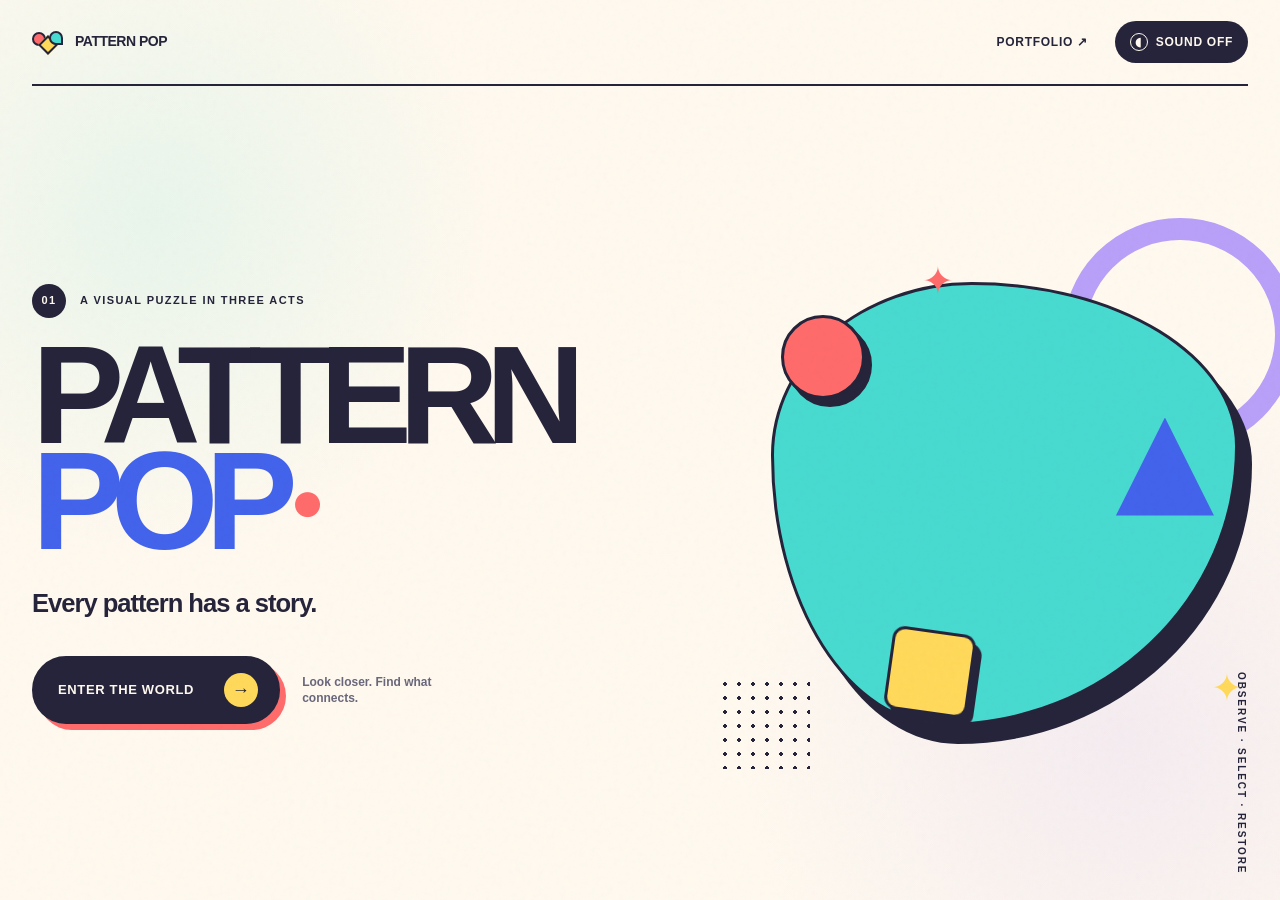
==== pattern-pop/index.html @ bd8d3dbe "Publish portfolio website" ====
<!doctype html>
<html lang="en">
  <head>
    <meta charset="UTF-8" />
    <meta name="viewport" content="width=device-width, initial-scale=1.0" />
    <meta name="theme-color" content="#FFF9EF" />
    <meta name="description" content="Pattern Pop — a playful visual puzzle about finding hidden connections." />
    <title>Pattern Pop</title>
    <link rel="stylesheet" href="styles.css" />
    <script src="script.js" defer></script>
  </head>
  <body>
    <a class="skip-link" href="#game">Skip to game</a>

    <div class="world" id="game" aria-live="polite">
      <header class="topbar">
        <button class="brand" type="button" data-action="home" aria-label="Return to Pattern Pop start screen">
          <span class="brand-mark" aria-hidden="true"><i></i><i></i><i></i></span>
          <span>PATTERN POP</span>
        </button>

        <div class="game-controls">
          <a class="control-button portfolio-control" href="../index.html">Portfolio ↗</a>
          <button class="control-button restart-control is-hidden" type="button" data-action="restart">
            <span aria-hidden="true">↻</span> Restart
          </button>
          <button class="control-button sound-control" type="button" data-action="sound" aria-pressed="false" aria-label="Turn sound on">
            <span class="sound-icon" aria-hidden="true">◖</span>
            <span class="sound-label">Sound off</span>
          </button>
        </div>
      </header>

      <main class="screen-container">
        <section class="screen opening-screen is-active" data-screen="opening" aria-labelledby="opening-title">
          <div class="opening-copy">
            <p class="kicker"><span>01</span> A visual puzzle in three acts</p>
            <h1 id="opening-title" tabindex="-1"><span>PATTERN</span><span>POP<i aria-hidden="true">●</i></span></h1>
            <p class="tagline">Every pattern has a story.</p>
            <div class="opening-actions">
              <button class="primary-button" type="button" data-action="start">
                <span>Enter the world</span><span aria-hidden="true">→</span>
              </button>
              <p>Look closer. Find what connects.</p>
            </div>
          </div>

          <div class="hero-art" aria-hidden="true">
            <div class="art-orbit orbit-one"><span class="shape shape-circle coral"></span></div>
            <div class="art-orbit orbit-two"><span class="shape shape-triangle cobalt"></span></div>
            <div class="art-orbit orbit-three"><span class="shape shape-square yellow"></span></div>
            <div class="hero-blob turquoise"></div>
            <div class="hero-ring"></div>
            <div class="hero-dot-grid"></div>
            <span class="spark spark-one">✦</span><span class="spark spark-two">✦</span>
          </div>

          <p class="opening-footnote">Observe · Select · Restore</p>
        </section>

        <section class="screen puzzle-screen" data-screen="puzzle" aria-labelledby="stage-title">
          <div class="stage-intro">
            <p class="stage-counter" id="stage-counter">01 / 03</p>
            <div>
              <p class="stage-kicker" id="stage-kicker"></p>
              <h2 id="stage-title" tabindex="-1"></h2>
            </div>
            <p class="stage-narrative" id="stage-narrative"></p>
          </div>

          <div class="puzzle-card" id="puzzle-card">
            <div class="card-topline">
              <p id="puzzle-instruction"></p>
              <span class="pattern-badge" id="pattern-badge">Repeat</span>
            </div>
            <div class="puzzle-board" id="puzzle-board"></div>
            <div class="feedback" id="feedback" role="status" aria-live="assertive">
              <span class="feedback-icon" aria-hidden="true">✦</span>
              <span class="feedback-text">Take your time. The pattern is waiting.</span>
            </div>
          </div>

          <div class="stage-progress" aria-label="Game progress">
            <span class="progress-line"><i id="progress-fill"></i></span>
            <span id="progress-label">World restored: 0%</span>
          </div>
        </section>

        <section class="screen ending-screen" data-screen="ending" aria-labelledby="ending-title">
          <div class="ending-art" aria-hidden="true">
            <div class="ending-sun"></div>
            <div class="ending-orbit"></div>
            <span class="ending-shape e-one shape shape-circle coral"></span>
            <span class="ending-shape e-two shape shape-triangle cobalt"></span>
            <span class="ending-shape e-three shape shape-square yellow"></span>
            <span class="ending-shape e-four shape shape-diamond lavender"></span>
            <span class="ending-shape e-five shape shape-circle turquoise"></span>
            <span class="ending-spark">✦</span>
          </div>

          <div class="ending-copy">
            <p class="kicker"><span>03</span> The world is in tune</p>
            <h2 id="ending-title" tabindex="-1">EVERY PATTERN<br />HAS A <em>STORY.</em></h2>
            <p>You found the connections hiding in plain sight.</p>
            <div class="ending-actions">
              <button class="primary-button" type="button" data-action="play-again">
                <span>Play again</span><span aria-hidden="true">↻</span>
              </button>
              <button class="text-button" type="button" data-action="home">Back to start</button>
            </div>
          </div>
        </section>
      </main>

      <div class="transition-wipe" aria-hidden="true"><span></span><span></span><span></span></div>
    </div>
  </body>
</html>
---- pattern-pop/styles.css ----
:root {
  --coral: #ff6b6b;
  --turquoise: #48dad0;
  --yellow: #ffd95a;
  --lavender: #b9a0f8;
  --cobalt: #4263eb;
  --cream: #fff9ef;
  --ink: #25243a;
  --muted: #69677c;
  --paper-shadow: 0 22px 60px rgba(37, 36, 58, 0.12);
  --ease: cubic-bezier(0.22, 1, 0.36, 1);
}

* { box-sizing: border-box; }
html { background: var(--cream); }
body {
  margin: 0;
  min-width: 320px;
  color: var(--ink);
  background: var(--cream);
  font-family: "Trebuchet MS", "Avenir Next", Avenir, Arial, sans-serif;
  line-height: 1.4;
  overflow-x: hidden;
}

body::before {
  content: "";
  position: fixed;
  inset: 0;
  z-index: 20;
  opacity: 0.14;
  pointer-events: none;
  background-image: url("data:image/svg+xml,%3Csvg viewBox='0 0 180 180' xmlns='http://www.w3.org/2000/svg'%3E%3Cfilter id='n'%3E%3CfeTurbulence type='fractalNoise' baseFrequency='.86' numOctaves='3' stitchTiles='stitch'/%3E%3C/filter%3E%3Crect width='100%25' height='100%25' filter='url(%23n)' opacity='.22'/%3E%3C/svg%3E");
  mix-blend-mode: multiply;
}

button { color: inherit; font: inherit; }
button:focus-visible, a:focus-visible { outline: 4px solid var(--ink); outline-offset: 4px; }
h1:focus, h2:focus { outline: none; }
.sr-only { position: absolute; width: 1px; height: 1px; padding: 0; margin: -1px; overflow: hidden; clip: rect(0, 0, 0, 0); white-space: nowrap; border: 0; }
.skip-link { position: fixed; top: -80px; left: 16px; z-index: 100; padding: 12px 16px; color: var(--cream); background: var(--ink); }
.skip-link:focus { top: 14px; }
.is-hidden { display: none !important; }

.world {
  position: relative;
  min-height: 100svh;
  isolation: isolate;
  overflow: hidden;
  background:
    radial-gradient(circle at 12% 24%, rgba(72, 218, 208, .12), transparent 21rem),
    radial-gradient(circle at 88% 82%, rgba(185, 160, 248, .15), transparent 24rem),
    var(--cream);
}

.topbar {
  position: relative;
  z-index: 30;
  width: min(1440px, calc(100% - 64px));
  height: 86px;
  margin: 0 auto;
  display: flex;
  align-items: center;
  justify-content: space-between;
  border-bottom: 2px solid var(--ink);
}

.brand, .control-button, .text-button { border: 0; background: transparent; cursor: pointer; }
.brand { display: flex; align-items: center; gap: 12px; padding: 8px 0; font-size: 14px; font-weight: 900; letter-spacing: -.035em; }
.brand-mark { position: relative; width: 31px; height: 24px; display: block; }
.brand-mark i { position: absolute; display: block; width: 14px; height: 14px; border: 2px solid var(--ink); }
.brand-mark i:nth-child(1) { left: 0; top: 2px; border-radius: 50%; background: var(--coral); }
.brand-mark i:nth-child(2) { left: 9px; top: 8px; background: var(--yellow); transform: rotate(45deg); }
.brand-mark i:nth-child(3) { right: 0; top: 1px; border-radius: 50% 50% 0 50%; background: var(--turquoise); }
.game-controls { display: flex; align-items: center; gap: 12px; }
.control-button { min-height: 42px; padding: 8px 13px; border: 2px solid transparent; border-radius: 99px; font-size: 12px; font-weight: 800; text-transform: uppercase; letter-spacing: .06em; transition: transform 160ms, background 160ms, border-color 160ms; }
.portfolio-control { display: inline-flex; align-items: center; color: inherit; text-decoration: none; }
.control-button:hover { transform: translateY(-2px); border-color: var(--ink); }
.sound-control { background: var(--ink); color: var(--cream); }
.sound-control:hover { border-color: var(--ink); background: var(--cobalt); }
.sound-icon { display: inline-grid; place-items: center; width: 18px; height: 18px; margin-right: 4px; border: 1.5px solid currentColor; border-radius: 50%; }

.screen-container { width: min(1440px, calc(100% - 64px)); min-height: calc(100svh - 86px); margin: 0 auto; }
.screen { display: none; min-height: calc(100svh - 86px); }
.screen.is-active { display: grid; animation: screen-in 680ms var(--ease) both; }
@keyframes screen-in { from { opacity: 0; transform: translateY(20px); } to { opacity: 1; transform: none; } }

/* Opening */
.opening-screen { position: relative; grid-template-columns: 1.2fr .8fr; align-items: center; gap: clamp(30px, 5vw, 100px); padding: clamp(55px, 8vh, 110px) 0 50px; }
.opening-copy { position: relative; z-index: 2; }
.kicker { display: flex; align-items: center; gap: 14px; margin: 0 0 24px; font-size: 11px; font-weight: 900; letter-spacing: .13em; text-transform: uppercase; }
.kicker span { display: grid; place-items: center; width: 34px; height: 34px; color: var(--cream); background: var(--ink); border-radius: 50%; }
.opening-copy h1 { margin: 0; font-family: Arial Rounded MT Bold, "Trebuchet MS", sans-serif; font-size: clamp(74px, 10.8vw, 166px); font-weight: 900; line-height: .77; letter-spacing: -.095em; }
.opening-copy h1 span { display: block; }
.opening-copy h1 span:last-child { display: flex; align-items: center; gap: .04em; color: var(--cobalt); }
.opening-copy h1 i { color: var(--coral); font-size: .42em; font-style: normal; animation: title-pop 2.4s var(--ease) infinite; }
@keyframes title-pop { 0%, 75%, 100% { transform: scale(.8); } 82% { transform: scale(1.3); } 90% { transform: scale(1); } }
.tagline { margin: 31px 0 35px; font-size: clamp(20px, 2vw, 29px); font-weight: 800; letter-spacing: -.04em; }
.opening-actions { display: flex; align-items: center; gap: 22px; }
.opening-actions p { max-width: 155px; margin: 0; color: var(--muted); font-size: 12px; font-weight: 700; }
.primary-button { position: relative; min-width: 235px; min-height: 64px; padding: 15px 20px 15px 24px; display: inline-flex; align-items: center; justify-content: space-between; gap: 30px; overflow: hidden; border: 2px solid var(--ink); border-radius: 99px; color: var(--cream); background: var(--ink); cursor: pointer; font-size: 13px; font-weight: 900; letter-spacing: .05em; text-transform: uppercase; box-shadow: 6px 6px 0 var(--coral); transition: transform 180ms var(--ease), box-shadow 180ms var(--ease), background 180ms; }
.primary-button > span { position: relative; z-index: 1; }
.primary-button > span:last-child { display: grid; place-items: center; width: 34px; height: 34px; color: var(--ink); background: var(--yellow); border-radius: 50%; font-size: 18px; }
.primary-button:hover { transform: translate(-2px, -2px); box-shadow: 9px 9px 0 var(--coral); background: var(--cobalt); }
.primary-button:active { transform: translate(4px, 4px); box-shadow: 2px 2px 0 var(--coral); }
.opening-footnote { position: absolute; bottom: 26px; right: 0; margin: 0; font-size: 10px; font-weight: 900; letter-spacing: .19em; text-transform: uppercase; writing-mode: vertical-rl; }

.hero-art { position: relative; justify-self: end; width: min(38vw, 530px); aspect-ratio: .9; }
.hero-blob { position: absolute; inset: 9% 2% 9% 2%; border: 3px solid var(--ink); border-radius: 43% 57% 63% 37% / 39% 37% 63% 61%; box-shadow: 14px 18px 0 var(--ink); animation: blob-float 6s ease-in-out infinite; }
@keyframes blob-float { 0%, 100% { transform: translateY(0) rotate(-2deg); } 50% { transform: translateY(-16px) rotate(3deg); } }
.hero-ring { position: absolute; z-index: -1; width: 48%; aspect-ratio: 1; right: -10%; top: -3%; border: 22px solid var(--lavender); border-radius: 50%; }
.hero-dot-grid { position: absolute; left: -9%; bottom: 1%; width: 92px; height: 92px; background-image: radial-gradient(var(--ink) 2px, transparent 2px); background-size: 14px 14px; }
.art-orbit { position: absolute; z-index: 2; animation: drift 4s ease-in-out infinite; }
.orbit-one { left: 4%; top: 15%; }
.orbit-two { right: 7%; top: 34%; animation-delay: -1.4s; }
.orbit-three { left: 26%; bottom: 10%; animation-delay: -2.5s; }
@keyframes drift { 0%, 100% { transform: translate(0, 0) rotate(-5deg); } 50% { transform: translate(4px, -16px) rotate(7deg); } }
.shape { display: inline-block; width: 84px; aspect-ratio: 1; border: 3px solid var(--ink); filter: drop-shadow(7px 8px 0 var(--ink)); }
.shape-circle { border-radius: 50%; }
.shape-square { border-radius: 15%; transform: rotate(8deg); }
.shape-diamond { border-radius: 17%; transform: rotate(45deg); }
.shape-triangle { width: 98px; border: 0; background: var(--shape-color, var(--cobalt)); clip-path: polygon(50% 0, 100% 100%, 0 100%); filter: drop-shadow(4px 4px 0 var(--ink)) drop-shadow(-3px 0 0 var(--ink)); }
.coral { background: var(--coral); --shape-color: var(--coral); }
.turquoise { background: var(--turquoise); --shape-color: var(--turquoise); }
.yellow { background: var(--yellow); --shape-color: var(--yellow); }
.lavender { background: var(--lavender); --shape-color: var(--lavender); }
.cobalt { background: var(--cobalt); --shape-color: var(--cobalt); }
.spark { position: absolute; z-index: 3; font-size: 38px; animation: twinkle 2.5s ease-in-out infinite; }
.spark-one { top: 4%; left: 33%; color: var(--coral); }
.spark-two { right: 1%; bottom: 11%; color: var(--yellow); animation-delay: -1s; }
@keyframes twinkle { 50% { transform: rotate(90deg) scale(.65); opacity: .55; } }

/* Puzzle view */
.puzzle-screen { align-content: center; padding: clamp(32px, 5vh, 68px) 0 44px; }
.stage-intro { display: grid; grid-template-columns: 110px minmax(330px, 1fr) minmax(220px, 330px); gap: 28px; align-items: end; margin-bottom: 28px; }
.stage-counter { align-self: start; width: fit-content; margin: 0; padding: 9px 13px; border: 2px solid var(--ink); border-radius: 99px; font-size: 11px; font-weight: 900; letter-spacing: .1em; }
.stage-kicker { margin: 0 0 4px; color: var(--cobalt); font-size: 10px; font-weight: 900; letter-spacing: .16em; text-transform: uppercase; }
.stage-intro h2 { margin: 0; font-family: Arial Rounded MT Bold, "Trebuchet MS", sans-serif; font-size: clamp(42px, 5.5vw, 78px); line-height: .88; letter-spacing: -.065em; text-transform: uppercase; }
.stage-narrative { margin: 0 0 2px; padding-left: 20px; border-left: 3px solid var(--coral); color: var(--muted); font-size: 13px; font-weight: 700; }
.puzzle-card { position: relative; min-height: 380px; padding: clamp(22px, 3vw, 42px); border: 3px solid var(--ink); border-radius: 32px; background: rgba(255,255,255,.64); box-shadow: var(--paper-shadow), 9px 9px 0 var(--ink); transition: background 350ms, transform 350ms var(--ease); }
.puzzle-card.is-celebrating { background: rgba(72,218,208,.28); animation: card-celebrate 700ms var(--ease); }
@keyframes card-celebrate { 45% { transform: translateY(-8px) rotate(-.4deg); } }
.card-topline { display: flex; justify-content: space-between; align-items: center; gap: 20px; border-bottom: 2px solid var(--ink); padding-bottom: 16px; }
.card-topline p { margin: 0; font-weight: 900; letter-spacing: -.02em; }
.pattern-badge { padding: 7px 11px; border-radius: 99px; background: var(--yellow); font-size: 9px; font-weight: 900; letter-spacing: .12em; text-transform: uppercase; }
.puzzle-board { min-height: 230px; display: grid; place-items: center; padding: 25px 0 13px; }
.feedback { min-height: 43px; display: flex; justify-content: center; align-items: center; gap: 10px; padding-top: 13px; border-top: 1px dashed rgba(37,36,58,.35); color: var(--muted); font-size: 12px; font-weight: 800; text-align: center; }
.feedback-icon { display: grid; place-items: center; width: 24px; height: 24px; border-radius: 50%; color: var(--ink); background: var(--lavender); }
.feedback.is-wrong .feedback-icon { content: "×"; background: var(--coral); }
.feedback.is-correct { color: var(--ink); }
.feedback.is-correct .feedback-icon { background: var(--turquoise); }
.stage-progress { display: flex; align-items: center; gap: 14px; margin-top: 26px; font-size: 9px; font-weight: 900; letter-spacing: .12em; text-transform: uppercase; }
.progress-line { flex: 1; height: 5px; overflow: hidden; border-radius: 99px; background: rgba(37,36,58,.15); }
.progress-line i { display: block; width: 0; height: 100%; border-radius: inherit; background: var(--cobalt); transition: width 700ms var(--ease); }

.sequence-layout { width: 100%; display: grid; gap: 28px; }
.sequence-row, .choice-row, .odd-grid { display: flex; align-items: center; justify-content: center; flex-wrap: wrap; gap: clamp(10px, 2.2vw, 28px); }
.sequence-connector { width: clamp(12px, 2vw, 27px); height: 2px; background: var(--ink); opacity: .35; }
.token, .choice-token, .odd-token, .grid-token { position: relative; display: grid; place-items: center; width: clamp(58px, 7vw, 92px); aspect-ratio: 1; flex: 0 0 auto; }
.token-shape { width: 64%; aspect-ratio: 1; border: 3px solid var(--ink); background: var(--token-color); transition: transform 260ms var(--ease); }
.token[data-shape="circle"] .token-shape { border-radius: 50%; }
.token[data-shape="square"] .token-shape { border-radius: 15%; transform: rotate(6deg); }
.token[data-shape="triangle"] .token-shape { border: 0; clip-path: polygon(50% 0,100% 100%,0 100%); filter: drop-shadow(3px 3px 0 var(--ink)) drop-shadow(-2px 0 0 var(--ink)); }
.token.is-missing { border: 3px dashed var(--ink); border-radius: 50%; color: var(--ink); background: repeating-linear-gradient(45deg, transparent 0 8px, rgba(37,36,58,.05) 8px 12px); font-size: 30px; font-weight: 900; }
.token.is-restored .token-shape { animation: restore-pop 620ms var(--ease) both; }
@keyframes restore-pop { 0% { transform: scale(0) rotate(-80deg); } 65% { transform: scale(1.18) rotate(7deg); } 100% { transform: scale(1); } }
.choice-area { display: grid; grid-template-columns: auto 1fr; align-items: center; gap: 22px; width: min(680px, 100%); margin: 0 auto; padding: 16px 20px; border-radius: 22px; background: rgba(185,160,248,.24); }
.choice-label { margin: 0; font-size: 9px; font-weight: 900; letter-spacing: .13em; text-transform: uppercase; }
.choice-token, .odd-token { border: 2px solid transparent; border-radius: 18px; background: transparent; cursor: pointer; transition: transform 180ms var(--ease), background 180ms, border-color 180ms; }
.choice-token:hover, .odd-token:hover { transform: translateY(-5px) rotate(-2deg); border-color: var(--ink); background: white; }
.choice-token:active, .odd-token:active { transform: translateY(1px) scale(.95); }
.choice-token.is-selected, .odd-token.is-selected { background: var(--yellow); border-color: var(--ink); }
.choice-token.is-wrong, .odd-token.is-wrong { animation: wobble 420ms ease; background: rgba(255,107,107,.32); border-color: var(--ink); }
@keyframes wobble { 20%, 60% { transform: translateX(-7px) rotate(-3deg); } 40%, 80% { transform: translateX(7px) rotate(3deg); } }
.choice-token.is-correct, .odd-token.is-correct { background: rgba(72,218,208,.55); border-color: var(--ink); }

.odd-grid { max-width: 930px; }
.odd-token { width: clamp(64px, 8vw, 100px); }
.odd-token .token { width: 100%; }
.odd-token::after { content: attr(data-index); position: absolute; bottom: -2px; right: 2px; display: grid; place-items: center; width: 19px; height: 19px; border: 1.5px solid var(--ink); border-radius: 50%; color: var(--ink); background: var(--cream); font-size: 8px; font-weight: 900; }
.odd-token.is-transformed .token-shape { animation: morph-shape 700ms var(--ease) both; }
@keyframes morph-shape { 35% { transform: scale(.2) rotate(120deg); } 100% { transform: scale(1) rotate(0); border-radius: 50%; background: var(--turquoise); } }

.connect-layout { width: 100%; display: grid; grid-template-columns: minmax(240px, 1fr) minmax(260px, .8fr); align-items: center; gap: clamp(26px, 5vw, 80px); }
.pattern-grid { justify-self: end; display: grid; grid-template-columns: repeat(3, clamp(58px, 6.4vw, 82px)); gap: 8px; padding: 12px; border: 2px solid var(--ink); border-radius: 22px; background: var(--ink); }
.grid-token { width: 100%; background: var(--cream); border-radius: 12px; }
.grid-token .token { width: 100%; }
.grid-token.is-target { border: 2px dashed var(--cream); color: var(--cream); background: var(--cobalt); font-size: 25px; font-weight: 900; }
.grid-token.is-current { animation: target-pulse 1.2s ease-in-out infinite; }
@keyframes target-pulse { 50% { background: var(--coral); transform: scale(.94); } }
.grid-token.is-filled { background: var(--turquoise); animation: restore-pop 550ms var(--ease); }
.connect-choices { display: grid; gap: 15px; }
.connect-choices h3 { margin: 0; font-family: Arial Rounded MT Bold, "Trebuchet MS", sans-serif; font-size: clamp(22px, 3vw, 36px); line-height: 1; letter-spacing: -.04em; }
.connect-choices p { margin: 0; color: var(--muted); font-size: 11px; font-weight: 700; }
.connect-choices .choice-row { justify-content: flex-start; }

/* Ending */
.ending-screen { grid-template-columns: minmax(340px, .8fr) 1.2fr; align-items: center; gap: clamp(35px, 7vw, 120px); padding: 55px 0; }
.ending-art { position: relative; width: min(38vw, 500px); aspect-ratio: 1; }
.ending-sun { position: absolute; inset: 12%; border: 3px solid var(--ink); border-radius: 50%; background: var(--yellow); box-shadow: 12px 12px 0 var(--ink); animation: ending-pulse 4s ease-in-out infinite; }
@keyframes ending-pulse { 50% { transform: scale(1.04); box-shadow: 17px 17px 0 var(--ink); } }
.ending-orbit { position: absolute; inset: 0; border: 3px dashed var(--cobalt); border-radius: 50%; animation: rotate 18s linear infinite; }
@keyframes rotate { to { transform: rotate(360deg); } }
.ending-shape { position: absolute; width: 19%; filter: drop-shadow(4px 5px 0 var(--ink)); animation: float-end 3s ease-in-out infinite; }
.e-one { top: 2%; left: 39%; }.e-two { right: 0; top: 34%; animation-delay: -.6s; }.e-three { bottom: 4%; right: 18%; animation-delay: -1.2s; }.e-four { bottom: 5%; left: 14%; animation-delay: -1.8s; }.e-five { left: -1%; top: 31%; animation-delay: -2.4s; }
@keyframes float-end { 50% { transform: translateY(-10px) rotate(8deg); } }
.e-four { transform: rotate(45deg); }
.ending-spark { position: absolute; inset: 43% auto auto 44%; font-size: 55px; animation: twinkle 2s ease-in-out infinite; }
.ending-copy h2 { margin: 0; font-family: Arial Rounded MT Bold, "Trebuchet MS", sans-serif; font-size: clamp(52px, 7.2vw, 110px); line-height: .82; letter-spacing: -.075em; }
.ending-copy h2 em { color: var(--cobalt); font-style: normal; }
.ending-copy > p:not(.kicker) { max-width: 470px; margin: 30px 0 35px; color: var(--muted); font-size: clamp(16px, 1.5vw, 21px); font-weight: 700; }
.ending-actions { display: flex; align-items: center; gap: 24px; }
.text-button { padding: 10px 4px; border-bottom: 2px solid var(--ink); font-size: 11px; font-weight: 900; letter-spacing: .1em; text-transform: uppercase; }
.text-button:hover { color: var(--cobalt); border-color: var(--cobalt); }

.transition-wipe { position: fixed; inset: 0; z-index: 50; display: grid; grid-template-columns: repeat(3, 1fr); pointer-events: none; visibility: hidden; }
.transition-wipe span { transform: translateY(101%); background: var(--coral); }
.transition-wipe span:nth-child(2) { background: var(--yellow); }
.transition-wipe span:nth-child(3) { background: var(--cobalt); }
.transition-wipe.is-active { visibility: visible; }
.transition-wipe.is-active span { animation: wipe 850ms var(--ease) both; }
.transition-wipe.is-active span:nth-child(2) { animation-delay: 80ms; }
.transition-wipe.is-active span:nth-child(3) { animation-delay: 160ms; }
@keyframes wipe { 0% { transform: translateY(101%); } 45%, 58% { transform: translateY(0); } 100% { transform: translateY(-101%); } }

@media (max-width: 900px) {
  .topbar, .screen-container { width: min(100% - 34px, 760px); }
  .opening-screen { grid-template-columns: 1fr .7fr; }
  .hero-art { width: 38vw; }
  .opening-copy h1 { font-size: clamp(64px, 12.5vw, 118px); }
  .stage-intro { grid-template-columns: 80px 1fr; }
  .stage-narrative { grid-column: 2; }
  .connect-layout { grid-template-columns: 1fr 1fr; }
  .ending-screen { grid-template-columns: .7fr 1.3fr; }
}

@media (max-width: 680px) {
  .topbar { height: 74px; }
  .screen { min-height: calc(100svh - 74px); }
  .brand > span:last-child { display: none; }
  .restart-control { padding-inline: 7px; }
  .opening-screen, .ending-screen { grid-template-columns: 1fr; align-content: center; }
  .opening-screen { padding: 35px 0 75px; }
  .opening-copy h1 { font-size: clamp(67px, 23vw, 116px); }
  .tagline { margin-block: 23px; }
  .opening-actions { align-items: flex-start; flex-direction: column; }
  .hero-art { position: absolute; z-index: -1; width: 210px; opacity: .25; right: -50px; top: 60px; }
  .opening-footnote { display: none; }
  .stage-intro { grid-template-columns: 1fr; gap: 13px; }
  .stage-intro > * { grid-column: 1; }
  .stage-narrative { padding-left: 12px; }
  .puzzle-card { min-height: 420px; border-radius: 22px; padding: 18px; box-shadow: 6px 6px 0 var(--ink); }
  .card-topline { align-items: flex-start; }
  .choice-area { grid-template-columns: 1fr; gap: 9px; padding: 12px; }
  .choice-row { gap: 8px; }
  .sequence-row { gap: 5px; }
  .sequence-connector { width: 7px; }
  .token, .choice-token, .odd-token, .grid-token { width: 54px; }
  .odd-grid { gap: 6px; }
  .odd-token { width: 61px; }
  .connect-layout { grid-template-columns: 1fr; gap: 20px; }
  .pattern-grid { justify-self: center; grid-template-columns: repeat(3, 58px); }
  .connect-choices { text-align: center; }
  .connect-choices .choice-row { justify-content: center; }
  .ending-screen { padding: 30px 0 55px; }
  .ending-art { width: min(76vw, 330px); justify-self: center; }
  .ending-copy { text-align: center; }
  .ending-copy .kicker, .ending-actions { justify-content: center; }
  .ending-copy > p:not(.kicker) { margin-inline: auto; }
  .ending-actions { flex-direction: column; }
}

@media (max-width: 410px) {
  .topbar, .screen-container { width: calc(100% - 24px); }
  .sound-label { display: none; }
  .primary-button { min-width: 218px; }
  .opening-copy h1 { font-size: 20vw; }
  .puzzle-screen { padding-top: 24px; }
  .stage-intro h2 { font-size: 39px; }
  .token, .choice-token, .grid-token { width: 48px; }
  .odd-token { width: 55px; }
  .pattern-grid { grid-template-columns: repeat(3, 51px); }
}

@media (prefers-reduced-motion: reduce) {
  *, *::before, *::after { scroll-behavior: auto !important; animation-duration: .01ms !important; animation-iteration-count: 1 !important; transition-duration: .01ms !important; }
  .transition-wipe { display: none; }
}
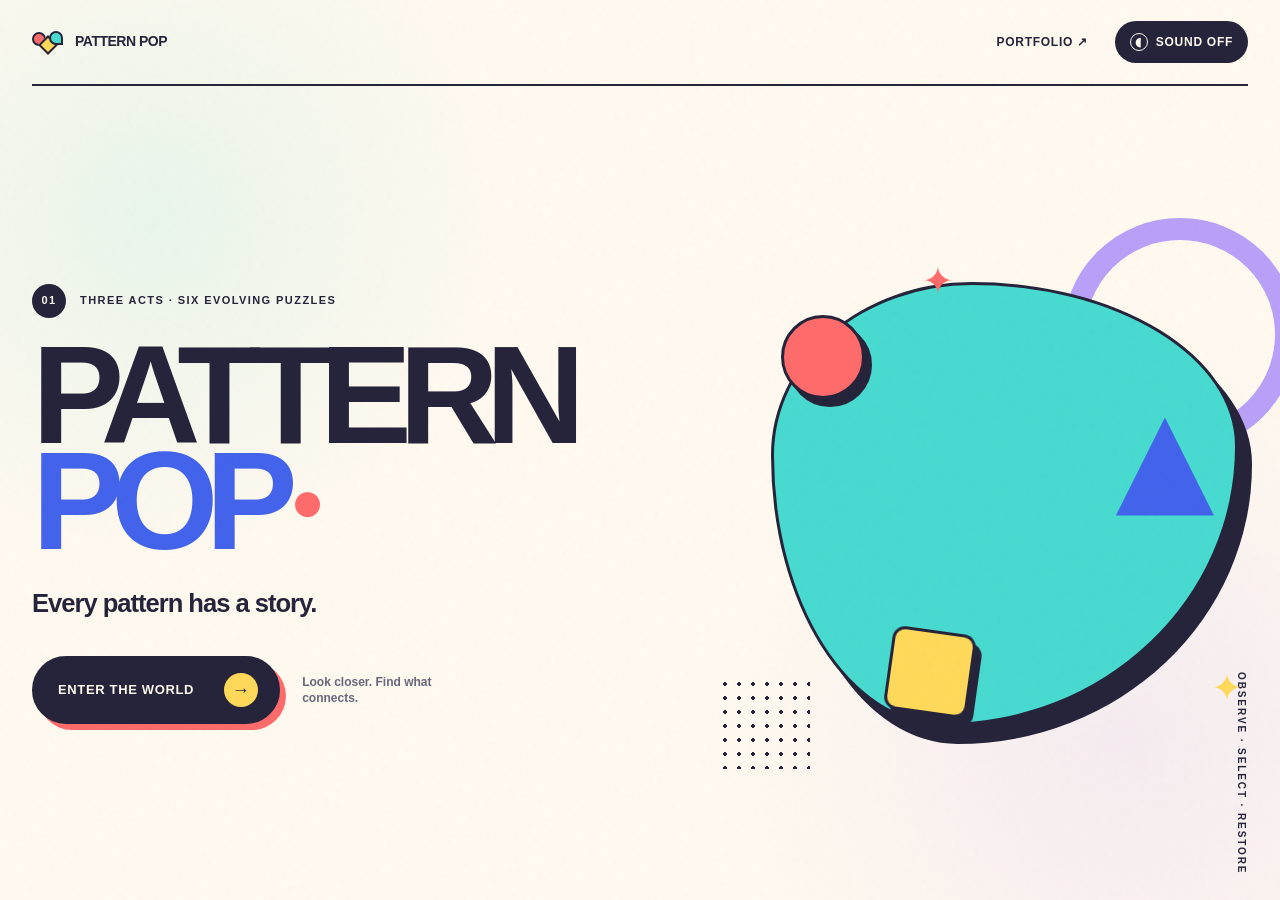
==== commit be59d31e: "Expand Pattern Pop to six progressive levels" ====
--- a/pattern-pop/index.html
+++ b/pattern-pop/index.html
@@ -34,7 +34,7 @@
       <main class="screen-container">
         <section class="screen opening-screen is-active" data-screen="opening" aria-labelledby="opening-title">
           <div class="opening-copy">
-            <p class="kicker"><span>01</span> A visual puzzle in three acts</p>
+            <p class="kicker"><span>01</span> Three acts · Six evolving puzzles</p>
             <h1 id="opening-title" tabindex="-1"><span>PATTERN</span><span>POP<i aria-hidden="true">●</i></span></h1>
             <p class="tagline">Every pattern has a story.</p>
             <div class="opening-actions">
@@ -60,7 +60,7 @@
 
         <section class="screen puzzle-screen" data-screen="puzzle" aria-labelledby="stage-title">
           <div class="stage-intro">
-            <p class="stage-counter" id="stage-counter">01 / 03</p>
+            <p class="stage-counter" id="stage-counter">01 / 06</p>
             <div>
               <p class="stage-kicker" id="stage-kicker"></p>
               <h2 id="stage-title" tabindex="-1"></h2>
@@ -99,7 +99,7 @@
           </div>
 
           <div class="ending-copy">
-            <p class="kicker"><span>03</span> The world is in tune</p>
+            <p class="kicker"><span>06</span> The world is in tune</p>
             <h2 id="ending-title" tabindex="-1">EVERY PATTERN<br />HAS A <em>STORY.</em></h2>
             <p>You found the connections hiding in plain sight.</p>
             <div class="ending-actions">
--- a/pattern-pop/styles.css
+++ b/pattern-pop/styles.css
@@ -155,6 +155,7 @@
 
 .sequence-layout { width: 100%; display: grid; gap: 28px; }
 .sequence-row, .choice-row, .odd-grid { display: flex; align-items: center; justify-content: center; flex-wrap: wrap; gap: clamp(10px, 2.2vw, 28px); }
+.sequence-row.is-long { justify-content: flex-start; flex-wrap: nowrap; overflow-x: auto; padding: 7px 8px 13px; scrollbar-color: var(--cobalt) transparent; }
 .sequence-connector { width: clamp(12px, 2vw, 27px); height: 2px; background: var(--ink); opacity: .35; }
 .token, .choice-token, .odd-token, .grid-token { position: relative; display: grid; place-items: center; width: clamp(58px, 7vw, 92px); aspect-ratio: 1; flex: 0 0 auto; }
 .token-shape { width: 64%; aspect-ratio: 1; border: 3px solid var(--ink); background: var(--token-color); transition: transform 260ms var(--ease); }
@@ -182,7 +183,7 @@
 @keyframes morph-shape { 35% { transform: scale(.2) rotate(120deg); } 100% { transform: scale(1) rotate(0); border-radius: 50%; background: var(--turquoise); } }
 
 .connect-layout { width: 100%; display: grid; grid-template-columns: minmax(240px, 1fr) minmax(260px, .8fr); align-items: center; gap: clamp(26px, 5vw, 80px); }
-.pattern-grid { justify-self: end; display: grid; grid-template-columns: repeat(3, clamp(58px, 6.4vw, 82px)); gap: 8px; padding: 12px; border: 2px solid var(--ink); border-radius: 22px; background: var(--ink); }
+.pattern-grid { justify-self: end; display: grid; grid-template-columns: repeat(var(--grid-size, 3), clamp(52px, 5.8vw, 78px)); gap: 8px; padding: 12px; border: 2px solid var(--ink); border-radius: 22px; background: var(--ink); }
 .grid-token { width: 100%; background: var(--cream); border-radius: 12px; }
 .grid-token .token { width: 100%; }
 .grid-token.is-target { border: 2px dashed var(--cream); color: var(--cream); background: var(--cobalt); font-size: 25px; font-weight: 900; }
@@ -259,7 +260,7 @@
   .odd-grid { gap: 6px; }
   .odd-token { width: 61px; }
   .connect-layout { grid-template-columns: 1fr; gap: 20px; }
-  .pattern-grid { justify-self: center; grid-template-columns: repeat(3, 58px); }
+  .pattern-grid { justify-self: center; grid-template-columns: repeat(var(--grid-size, 3), 52px); }
   .connect-choices { text-align: center; }
   .connect-choices .choice-row { justify-content: center; }
   .ending-screen { padding: 30px 0 55px; }
@@ -279,7 +280,7 @@
   .stage-intro h2 { font-size: 39px; }
   .token, .choice-token, .grid-token { width: 48px; }
   .odd-token { width: 55px; }
-  .pattern-grid { grid-template-columns: repeat(3, 51px); }
+  .pattern-grid { grid-template-columns: repeat(var(--grid-size, 3), 48px); }
 }
 
 @media (prefers-reduced-motion: reduce) {
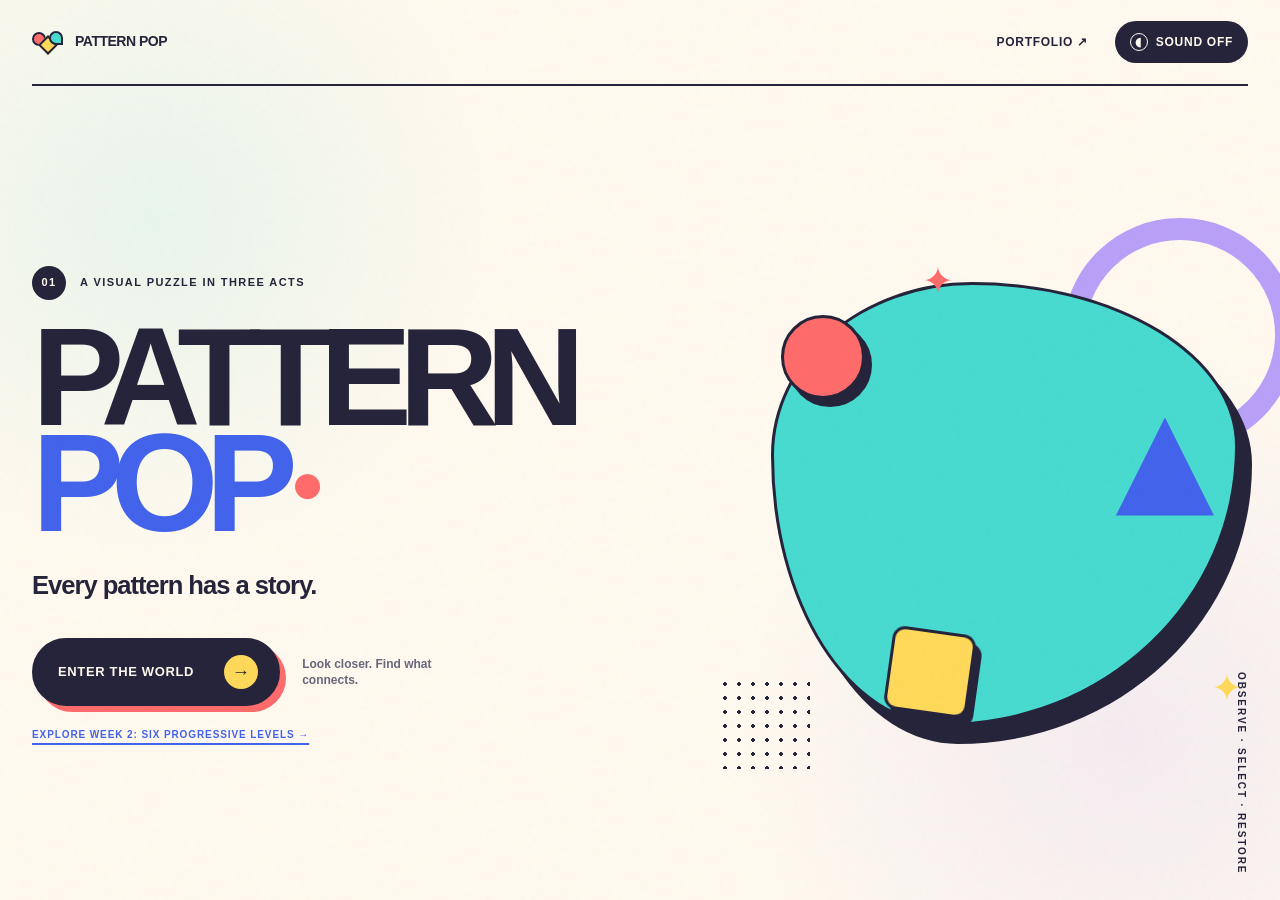
==== commit eb7f8e0e: "Separate Week 1 demo and Week 2 expansion" ====
--- a/pattern-pop/index.html
+++ b/pattern-pop/index.html
@@ -34,7 +34,7 @@
       <main class="screen-container">
         <section class="screen opening-screen is-active" data-screen="opening" aria-labelledby="opening-title">
           <div class="opening-copy">
-            <p class="kicker"><span>01</span> Three acts · Six evolving puzzles</p>
+            <p class="kicker"><span>01</span> A visual puzzle in three acts</p>
             <h1 id="opening-title" tabindex="-1"><span>PATTERN</span><span>POP<i aria-hidden="true">●</i></span></h1>
             <p class="tagline">Every pattern has a story.</p>
             <div class="opening-actions">
@@ -42,6 +42,7 @@
                 <span>Enter the world</span><span aria-hidden="true">→</span>
               </button>
               <p>Look closer. Find what connects.</p>
+              <a class="version-link" href="week2.html">Explore Week 2: six progressive levels →</a>
             </div>
           </div>
 
@@ -60,7 +61,7 @@
 
         <section class="screen puzzle-screen" data-screen="puzzle" aria-labelledby="stage-title">
           <div class="stage-intro">
-            <p class="stage-counter" id="stage-counter">01 / 06</p>
+            <p class="stage-counter" id="stage-counter">01 / 03</p>
             <div>
               <p class="stage-kicker" id="stage-kicker"></p>
               <h2 id="stage-title" tabindex="-1"></h2>
@@ -99,7 +100,7 @@
           </div>
 
           <div class="ending-copy">
-            <p class="kicker"><span>06</span> The world is in tune</p>
+            <p class="kicker"><span>03</span> The world is in tune</p>
             <h2 id="ending-title" tabindex="-1">EVERY PATTERN<br />HAS A <em>STORY.</em></h2>
             <p>You found the connections hiding in plain sight.</p>
             <div class="ending-actions">
--- a/pattern-pop/styles.css
+++ b/pattern-pop/styles.css
@@ -96,8 +96,10 @@
 .opening-copy h1 i { color: var(--coral); font-size: .42em; font-style: normal; animation: title-pop 2.4s var(--ease) infinite; }
 @keyframes title-pop { 0%, 75%, 100% { transform: scale(.8); } 82% { transform: scale(1.3); } 90% { transform: scale(1); } }
 .tagline { margin: 31px 0 35px; font-size: clamp(20px, 2vw, 29px); font-weight: 800; letter-spacing: -.04em; }
-.opening-actions { display: flex; align-items: center; gap: 22px; }
+.opening-actions { display: flex; align-items: center; flex-wrap: wrap; gap: 22px; }
 .opening-actions p { max-width: 155px; margin: 0; color: var(--muted); font-size: 12px; font-weight: 700; }
+.version-link { width: 100%; color: var(--cobalt); font-size: 10px; font-weight: 900; letter-spacing: .09em; text-decoration-thickness: 2px; text-underline-offset: 5px; text-transform: uppercase; }
+.version-link:hover { color: var(--coral); }
 .primary-button { position: relative; min-width: 235px; min-height: 64px; padding: 15px 20px 15px 24px; display: inline-flex; align-items: center; justify-content: space-between; gap: 30px; overflow: hidden; border: 2px solid var(--ink); border-radius: 99px; color: var(--cream); background: var(--ink); cursor: pointer; font-size: 13px; font-weight: 900; letter-spacing: .05em; text-transform: uppercase; box-shadow: 6px 6px 0 var(--coral); transition: transform 180ms var(--ease), box-shadow 180ms var(--ease), background 180ms; }
 .primary-button > span { position: relative; z-index: 1; }
 .primary-button > span:last-child { display: grid; place-items: center; width: 34px; height: 34px; color: var(--ink); background: var(--yellow); border-radius: 50%; font-size: 18px; }
@@ -155,7 +157,6 @@
 
 .sequence-layout { width: 100%; display: grid; gap: 28px; }
 .sequence-row, .choice-row, .odd-grid { display: flex; align-items: center; justify-content: center; flex-wrap: wrap; gap: clamp(10px, 2.2vw, 28px); }
-.sequence-row.is-long { justify-content: flex-start; flex-wrap: nowrap; overflow-x: auto; padding: 7px 8px 13px; scrollbar-color: var(--cobalt) transparent; }
 .sequence-connector { width: clamp(12px, 2vw, 27px); height: 2px; background: var(--ink); opacity: .35; }
 .token, .choice-token, .odd-token, .grid-token { position: relative; display: grid; place-items: center; width: clamp(58px, 7vw, 92px); aspect-ratio: 1; flex: 0 0 auto; }
 .token-shape { width: 64%; aspect-ratio: 1; border: 3px solid var(--ink); background: var(--token-color); transition: transform 260ms var(--ease); }
@@ -183,7 +184,7 @@
 @keyframes morph-shape { 35% { transform: scale(.2) rotate(120deg); } 100% { transform: scale(1) rotate(0); border-radius: 50%; background: var(--turquoise); } }
 
 .connect-layout { width: 100%; display: grid; grid-template-columns: minmax(240px, 1fr) minmax(260px, .8fr); align-items: center; gap: clamp(26px, 5vw, 80px); }
-.pattern-grid { justify-self: end; display: grid; grid-template-columns: repeat(var(--grid-size, 3), clamp(52px, 5.8vw, 78px)); gap: 8px; padding: 12px; border: 2px solid var(--ink); border-radius: 22px; background: var(--ink); }
+.pattern-grid { justify-self: end; display: grid; grid-template-columns: repeat(3, clamp(58px, 6.4vw, 82px)); gap: 8px; padding: 12px; border: 2px solid var(--ink); border-radius: 22px; background: var(--ink); }
 .grid-token { width: 100%; background: var(--cream); border-radius: 12px; }
 .grid-token .token { width: 100%; }
 .grid-token.is-target { border: 2px dashed var(--cream); color: var(--cream); background: var(--cobalt); font-size: 25px; font-weight: 900; }
@@ -260,7 +261,7 @@
   .odd-grid { gap: 6px; }
   .odd-token { width: 61px; }
   .connect-layout { grid-template-columns: 1fr; gap: 20px; }
-  .pattern-grid { justify-self: center; grid-template-columns: repeat(var(--grid-size, 3), 52px); }
+  .pattern-grid { justify-self: center; grid-template-columns: repeat(3, 58px); }
   .connect-choices { text-align: center; }
   .connect-choices .choice-row { justify-content: center; }
   .ending-screen { padding: 30px 0 55px; }
@@ -280,7 +281,7 @@
   .stage-intro h2 { font-size: 39px; }
   .token, .choice-token, .grid-token { width: 48px; }
   .odd-token { width: 55px; }
-  .pattern-grid { grid-template-columns: repeat(var(--grid-size, 3), 48px); }
+  .pattern-grid { grid-template-columns: repeat(3, 51px); }
 }
 
 @media (prefers-reduced-motion: reduce) {
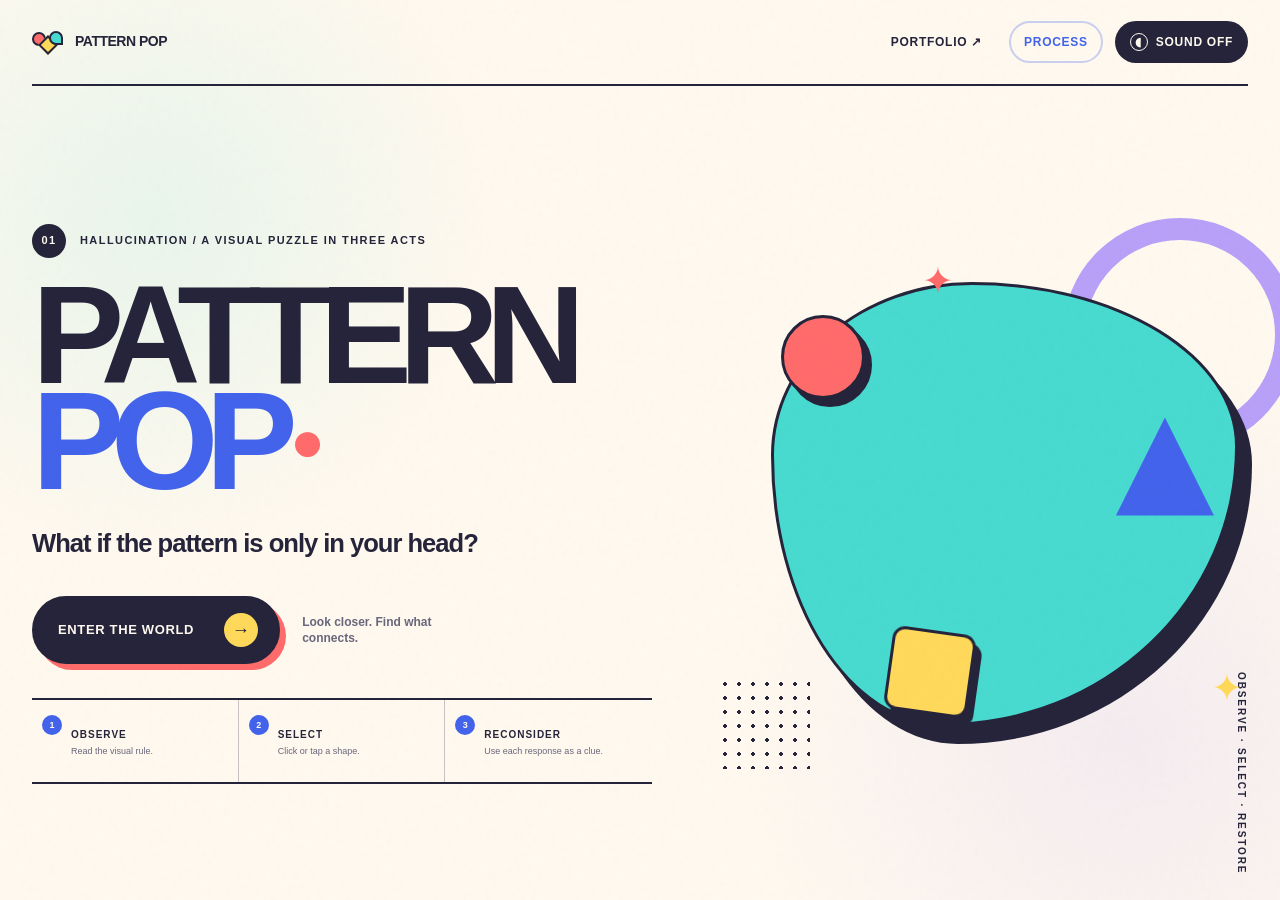
==== commit 4ea81618: "Finish Pattern Pop game and hidden ending" ====
--- a/pattern-pop/index.html
+++ b/pattern-pop/index.html
@@ -4,7 +4,7 @@
     <meta charset="UTF-8" />
     <meta name="viewport" content="width=device-width, initial-scale=1.0" />
     <meta name="theme-color" content="#FFF9EF" />
-    <meta name="description" content="Pattern Pop — a playful visual puzzle about finding hidden connections." />
+    <meta name="description" content="Pattern Pop — a three-stage visual puzzle about perception, invented patterns, and hallucination." />
     <title>Pattern Pop</title>
     <link rel="stylesheet" href="styles.css" />
     <script src="script.js" defer></script>
@@ -21,6 +21,7 @@
 
         <div class="game-controls">
           <a class="control-button portfolio-control" href="../index.html">Portfolio ↗</a>
+          <button class="control-button process-control" type="button" data-action="process">Process</button>
           <button class="control-button restart-control is-hidden" type="button" data-action="restart">
             <span aria-hidden="true">↻</span> Restart
           </button>
@@ -34,16 +35,20 @@
       <main class="screen-container">
         <section class="screen opening-screen is-active" data-screen="opening" aria-labelledby="opening-title">
           <div class="opening-copy">
-            <p class="kicker"><span>01</span> A visual puzzle in three acts</p>
+            <p class="kicker"><span>01</span> Hallucination / a visual puzzle in three acts</p>
             <h1 id="opening-title" tabindex="-1"><span>PATTERN</span><span>POP<i aria-hidden="true">●</i></span></h1>
-            <p class="tagline">Every pattern has a story.</p>
+            <p class="tagline">What if the pattern is only in your head?</p>
             <div class="opening-actions">
               <button class="primary-button" type="button" data-action="start">
                 <span>Enter the world</span><span aria-hidden="true">→</span>
               </button>
               <p>Look closer. Find what connects.</p>
-              <a class="version-link" href="week2.html">Explore Week 2: six progressive levels →</a>
             </div>
+            <ol class="how-to-play" aria-label="How to play">
+              <li><span>1</span><strong>Observe</strong><small>Read the visual rule.</small></li>
+              <li><span>2</span><strong>Select</strong><small>Click or tap a shape.</small></li>
+              <li><span>3</span><strong>Reconsider</strong><small>Use each response as a clue.</small></li>
+            </ol>
           </div>
 
           <div class="hero-art" aria-hidden="true">
@@ -88,21 +93,29 @@
         </section>
 
         <section class="screen ending-screen" data-screen="ending" aria-labelledby="ending-title">
-          <div class="ending-art" aria-hidden="true">
-            <div class="ending-sun"></div>
-            <div class="ending-orbit"></div>
-            <span class="ending-shape e-one shape shape-circle coral"></span>
-            <span class="ending-shape e-two shape shape-triangle cobalt"></span>
-            <span class="ending-shape e-three shape shape-square yellow"></span>
-            <span class="ending-shape e-four shape shape-diamond lavender"></span>
-            <span class="ending-shape e-five shape shape-circle turquoise"></span>
-            <span class="ending-spark">✦</span>
+          <div class="ending-art">
+            <button class="ending-sun" type="button" data-action="secret" aria-label="Touch the glowing center to reveal a hidden ending">
+              <span aria-hidden="true">?</span>
+            </button>
+            <div class="ending-orbit" aria-hidden="true"></div>
+            <span class="ending-shape e-one shape shape-circle coral" aria-hidden="true"></span>
+            <span class="ending-shape e-two shape shape-triangle cobalt" aria-hidden="true"></span>
+            <span class="ending-shape e-three shape shape-square yellow" aria-hidden="true"></span>
+            <span class="ending-shape e-four shape shape-diamond lavender" aria-hidden="true"></span>
+            <span class="ending-shape e-five shape shape-circle turquoise" aria-hidden="true"></span>
+            <span class="ending-spark" aria-hidden="true">✦</span>
+            <p class="secret-hint">A final shape is still watching. Touch the center.</p>
           </div>
 
           <div class="ending-copy">
             <p class="kicker"><span>03</span> The world is in tune</p>
             <h2 id="ending-title" tabindex="-1">EVERY PATTERN<br />HAS A <em>STORY.</em></h2>
-            <p>You found the connections hiding in plain sight.</p>
+            <p class="ending-message">You found the connections hiding in plain sight. But were they always there?</p>
+            <div class="secret-reward" hidden role="status">
+              <span>Hidden ending found</span>
+              <strong>THE PATTERN WAS YOU.</strong>
+              <p>Your mind turned noise into order. That is the hallucination.</p>
+            </div>
             <div class="ending-actions">
               <button class="primary-button" type="button" data-action="play-again">
                 <span>Play again</span><span aria-hidden="true">↻</span>
@@ -115,5 +128,20 @@
 
       <div class="transition-wipe" aria-hidden="true"><span></span><span></span><span></span></div>
     </div>
+
+    <dialog class="process-dialog" id="process-note" aria-labelledby="process-title">
+      <div class="process-card">
+        <div class="process-heading">
+          <div><p>Final revision / Week 3</p><h2 id="process-title">Process note</h2></div>
+          <button type="button" data-action="close-process" aria-label="Close process note">×</button>
+        </div>
+        <div class="process-grid">
+          <article><span>01 / Feedback + testing</span><p>I focused on the instructor’s request for a more memorable payoff after the final level. Self-testing also exposed two weak points: the first action was not stated clearly enough, and the original ending stopped too abruptly.</p></article>
+          <article><span>02 / Changes</span><p>I added a three-step “observe, select, reconsider” guide, sharpened the response copy, connected all three stages to perception, and built a discoverable hidden ending. The reward reframes the solved patterns as something the player’s mind may have invented.</p></article>
+          <article><span>03 / AI + my decisions</span><p>I used ChatGPT/Codex to audit the interaction flow, refine accessible HTML/CSS/JavaScript, and test responsive behavior. I chose the concept, three-stage scope, visual system, puzzle rules, pacing, wording, and the final hidden-reward direction.</p></article>
+        </div>
+        <button class="primary-button process-close" type="button" data-action="close-process"><span>Return to game</span><span aria-hidden="true">→</span></button>
+      </div>
+    </dialog>
   </body>
 </html>
--- a/pattern-pop/styles.css
+++ b/pattern-pop/styles.css
@@ -75,6 +75,7 @@
 .game-controls { display: flex; align-items: center; gap: 12px; }
 .control-button { min-height: 42px; padding: 8px 13px; border: 2px solid transparent; border-radius: 99px; font-size: 12px; font-weight: 800; text-transform: uppercase; letter-spacing: .06em; transition: transform 160ms, background 160ms, border-color 160ms; }
 .portfolio-control { display: inline-flex; align-items: center; color: inherit; text-decoration: none; }
+.process-control { color: var(--cobalt); border-color: rgba(66, 99, 235, .28); }
 .control-button:hover { transform: translateY(-2px); border-color: var(--ink); }
 .sound-control { background: var(--ink); color: var(--cream); }
 .sound-control:hover { border-color: var(--ink); background: var(--cobalt); }
@@ -98,6 +99,12 @@
 .tagline { margin: 31px 0 35px; font-size: clamp(20px, 2vw, 29px); font-weight: 800; letter-spacing: -.04em; }
 .opening-actions { display: flex; align-items: center; flex-wrap: wrap; gap: 22px; }
 .opening-actions p { max-width: 155px; margin: 0; color: var(--muted); font-size: 12px; font-weight: 700; }
+.how-to-play { width: min(620px, 100%); margin: 34px 0 0; padding: 0; display: grid; grid-template-columns: repeat(3, 1fr); list-style: none; border-block: 2px solid var(--ink); }
+.how-to-play li { position: relative; min-height: 82px; padding: 15px 12px 13px 39px; display: flex; flex-direction: column; justify-content: center; border-right: 1px solid rgba(37,36,58,.25); }
+.how-to-play li:last-child { border-right: 0; }
+.how-to-play span { position: absolute; left: 10px; top: 15px; display: grid; place-items: center; width: 20px; height: 20px; border-radius: 50%; color: var(--cream); background: var(--cobalt); font-size: 9px; font-weight: 900; }
+.how-to-play strong { font-size: 10px; letter-spacing: .1em; text-transform: uppercase; }
+.how-to-play small { margin-top: 4px; color: var(--muted); font-size: 9px; line-height: 1.3; }
 .version-link { width: 100%; color: var(--cobalt); font-size: 10px; font-weight: 900; letter-spacing: .09em; text-decoration-thickness: 2px; text-underline-offset: 5px; text-transform: uppercase; }
 .version-link:hover { color: var(--coral); }
 .primary-button { position: relative; min-width: 235px; min-height: 64px; padding: 15px 20px 15px 24px; display: inline-flex; align-items: center; justify-content: space-between; gap: 30px; overflow: hidden; border: 2px solid var(--ink); border-radius: 99px; color: var(--cream); background: var(--ink); cursor: pointer; font-size: 13px; font-weight: 900; letter-spacing: .05em; text-transform: uppercase; box-shadow: 6px 6px 0 var(--coral); transition: transform 180ms var(--ease), box-shadow 180ms var(--ease), background 180ms; }
@@ -197,9 +204,12 @@
 .connect-choices .choice-row { justify-content: flex-start; }
 
 /* Ending */
-.ending-screen { grid-template-columns: minmax(340px, .8fr) 1.2fr; align-items: center; gap: clamp(35px, 7vw, 120px); padding: 55px 0; }
+.ending-screen { position: relative; grid-template-columns: minmax(340px, .8fr) 1.2fr; align-items: center; gap: clamp(35px, 7vw, 120px); padding: 55px 0; }
+.ending-screen::before { content: ""; position: absolute; z-index: -2; inset: -20vh -20vw; opacity: 0; pointer-events: none; background: repeating-radial-gradient(circle at 42% 51%, transparent 0 24px, rgba(66,99,235,.18) 25px 28px, transparent 29px 52px); transition: opacity 700ms; }
 .ending-art { position: relative; width: min(38vw, 500px); aspect-ratio: 1; }
-.ending-sun { position: absolute; inset: 12%; border: 3px solid var(--ink); border-radius: 50%; background: var(--yellow); box-shadow: 12px 12px 0 var(--ink); animation: ending-pulse 4s ease-in-out infinite; }
+.ending-sun { position: absolute; inset: 12%; display: grid; place-items: center; border: 3px solid var(--ink); border-radius: 50%; color: var(--ink); background: var(--yellow); box-shadow: 12px 12px 0 var(--ink); cursor: pointer; animation: ending-pulse 4s ease-in-out infinite; transition: background 300ms, color 300ms, filter 300ms; }
+.ending-sun span { opacity: .3; font-size: clamp(60px, 8vw, 120px); font-weight: 900; transition: opacity 250ms, transform 300ms var(--ease); }
+.ending-sun:hover span, .ending-sun:focus-visible span { opacity: 1; transform: rotate(12deg) scale(1.08); }
 @keyframes ending-pulse { 50% { transform: scale(1.04); box-shadow: 17px 17px 0 var(--ink); } }
 .ending-orbit { position: absolute; inset: 0; border: 3px dashed var(--cobalt); border-radius: 50%; animation: rotate 18s linear infinite; }
 @keyframes rotate { to { transform: rotate(360deg); } }
@@ -208,12 +218,45 @@
 @keyframes float-end { 50% { transform: translateY(-10px) rotate(8deg); } }
 .e-four { transform: rotate(45deg); }
 .ending-spark { position: absolute; inset: 43% auto auto 44%; font-size: 55px; animation: twinkle 2s ease-in-out infinite; }
+.secret-hint { position: absolute; left: 15%; right: 15%; bottom: -5%; margin: 0; padding: 8px 12px; border: 2px solid var(--ink); border-radius: 99px; color: var(--cream); background: var(--ink); font-size: 9px; font-weight: 900; letter-spacing: .08em; text-align: center; text-transform: uppercase; }
 .ending-copy h2 { margin: 0; font-family: Arial Rounded MT Bold, "Trebuchet MS", sans-serif; font-size: clamp(52px, 7.2vw, 110px); line-height: .82; letter-spacing: -.075em; }
 .ending-copy h2 em { color: var(--cobalt); font-style: normal; }
 .ending-copy > p:not(.kicker) { max-width: 470px; margin: 30px 0 35px; color: var(--muted); font-size: clamp(16px, 1.5vw, 21px); font-weight: 700; }
+.secret-reward { max-width: 520px; margin: -12px 0 32px; padding: 17px 20px; border: 2px solid var(--ink); border-radius: 18px; background: var(--turquoise); box-shadow: 5px 6px 0 var(--ink); }
+.secret-reward span { display: block; margin-bottom: 6px; color: var(--cobalt); font-size: 8px; font-weight: 900; letter-spacing: .13em; text-transform: uppercase; }
+.secret-reward strong { font-size: clamp(18px, 2.1vw, 29px); letter-spacing: -.04em; }
+.secret-reward p { margin: 5px 0 0; font-size: 11px; font-weight: 700; }
+.ending-screen.is-hallucinating::before { opacity: 1; animation: hallucination-field 9s linear infinite; }
+.ending-screen.is-hallucinating .ending-sun { color: var(--cream); background: var(--cobalt); filter: hue-rotate(95deg); animation: secret-sun 1.8s ease-in-out infinite; }
+.ending-screen.is-hallucinating .ending-sun span { opacity: 1; transform: rotate(180deg); }
+.ending-screen.is-hallucinating .ending-orbit { border-style: solid; border-color: var(--coral); animation-duration: 4s; animation-direction: reverse; }
+.ending-screen.is-hallucinating .ending-shape { animation-duration: 1.25s; filter: drop-shadow(-8px 9px 0 var(--cobalt)); }
+.ending-screen.is-hallucinating .e-one, .ending-screen.is-hallucinating .e-three { animation-direction: reverse; }
+.ending-screen.is-hallucinating .secret-hint { visibility: hidden; }
+@keyframes secret-sun { 0%, 100% { transform: scale(.96) rotate(-2deg); } 50% { transform: scale(1.08) rotate(3deg); } }
+@keyframes hallucination-field { to { transform: rotate(360deg) scale(1.06); } }
 .ending-actions { display: flex; align-items: center; gap: 24px; }
 .text-button { padding: 10px 4px; border-bottom: 2px solid var(--ink); font-size: 11px; font-weight: 900; letter-spacing: .1em; text-transform: uppercase; }
 .text-button:hover { color: var(--cobalt); border-color: var(--cobalt); }
+
+/* Submission process note */
+.process-dialog { width: min(920px, calc(100% - 34px)); max-height: calc(100svh - 34px); padding: 0; border: 0; border-radius: 28px; color: var(--ink); background: var(--cream); box-shadow: 14px 16px 0 var(--ink); }
+.process-dialog::backdrop { background: rgba(37,36,58,.72); backdrop-filter: blur(8px); }
+.process-card { padding: clamp(24px, 4vw, 46px); border: 3px solid var(--ink); border-radius: inherit; }
+.process-heading { display: flex; align-items: flex-start; justify-content: space-between; gap: 20px; padding-bottom: 24px; border-bottom: 2px solid var(--ink); }
+.process-heading p { margin: 0 0 5px; color: var(--cobalt); font-size: 9px; font-weight: 900; letter-spacing: .13em; text-transform: uppercase; }
+.process-heading h2 { margin: 0; font-size: clamp(39px, 6vw, 70px); line-height: .9; letter-spacing: -.06em; }
+.process-heading button { width: 42px; height: 42px; flex: 0 0 auto; border: 2px solid var(--ink); border-radius: 50%; color: var(--cream); background: var(--ink); cursor: pointer; font-size: 25px; line-height: 1; }
+.process-heading button:hover { color: var(--ink); background: var(--yellow); }
+.process-grid { display: grid; grid-template-columns: repeat(3, 1fr); margin: 28px 0; border: 2px solid var(--ink); border-radius: 18px; overflow: hidden; }
+.process-grid article { min-height: 220px; padding: 22px; border-right: 1px solid rgba(37,36,58,.25); }
+.process-grid article:last-child { border-right: 0; }
+.process-grid article:nth-child(1) { background: rgba(255,107,107,.17); }
+.process-grid article:nth-child(2) { background: rgba(72,218,208,.2); }
+.process-grid article:nth-child(3) { background: rgba(185,160,248,.2); }
+.process-grid span { display: block; margin-bottom: 38px; color: var(--cobalt); font-size: 8px; font-weight: 900; letter-spacing: .1em; text-transform: uppercase; }
+.process-grid p { margin: 0; font-size: 11px; line-height: 1.65; }
+.process-close { margin-left: auto; }
 
 .transition-wipe { position: fixed; inset: 0; z-index: 50; display: grid; grid-template-columns: repeat(3, 1fr); pointer-events: none; visibility: hidden; }
 .transition-wipe span { transform: translateY(101%); background: var(--coral); }
@@ -270,13 +313,22 @@
   .ending-copy .kicker, .ending-actions { justify-content: center; }
   .ending-copy > p:not(.kicker) { margin-inline: auto; }
   .ending-actions { flex-direction: column; }
+  .process-grid { grid-template-columns: 1fr; }
+  .process-grid article { min-height: 0; border-right: 0; border-bottom: 1px solid rgba(37,36,58,.25); }
+  .process-grid article:last-child { border-bottom: 0; }
+  .process-grid span { margin-bottom: 12px; }
 }
 
 @media (max-width: 410px) {
   .topbar, .screen-container { width: calc(100% - 24px); }
   .sound-label { display: none; }
+  .portfolio-control { display: none; }
+  .process-control { padding-inline: 8px; }
   .primary-button { min-width: 218px; }
   .opening-copy h1 { font-size: 20vw; }
+  .how-to-play { grid-template-columns: 1fr; }
+  .how-to-play li { min-height: 61px; border-right: 0; border-bottom: 1px solid rgba(37,36,58,.25); }
+  .how-to-play li:last-child { border-bottom: 0; }
   .puzzle-screen { padding-top: 24px; }
   .stage-intro h2 { font-size: 39px; }
   .token, .choice-token, .grid-token { width: 48px; }
